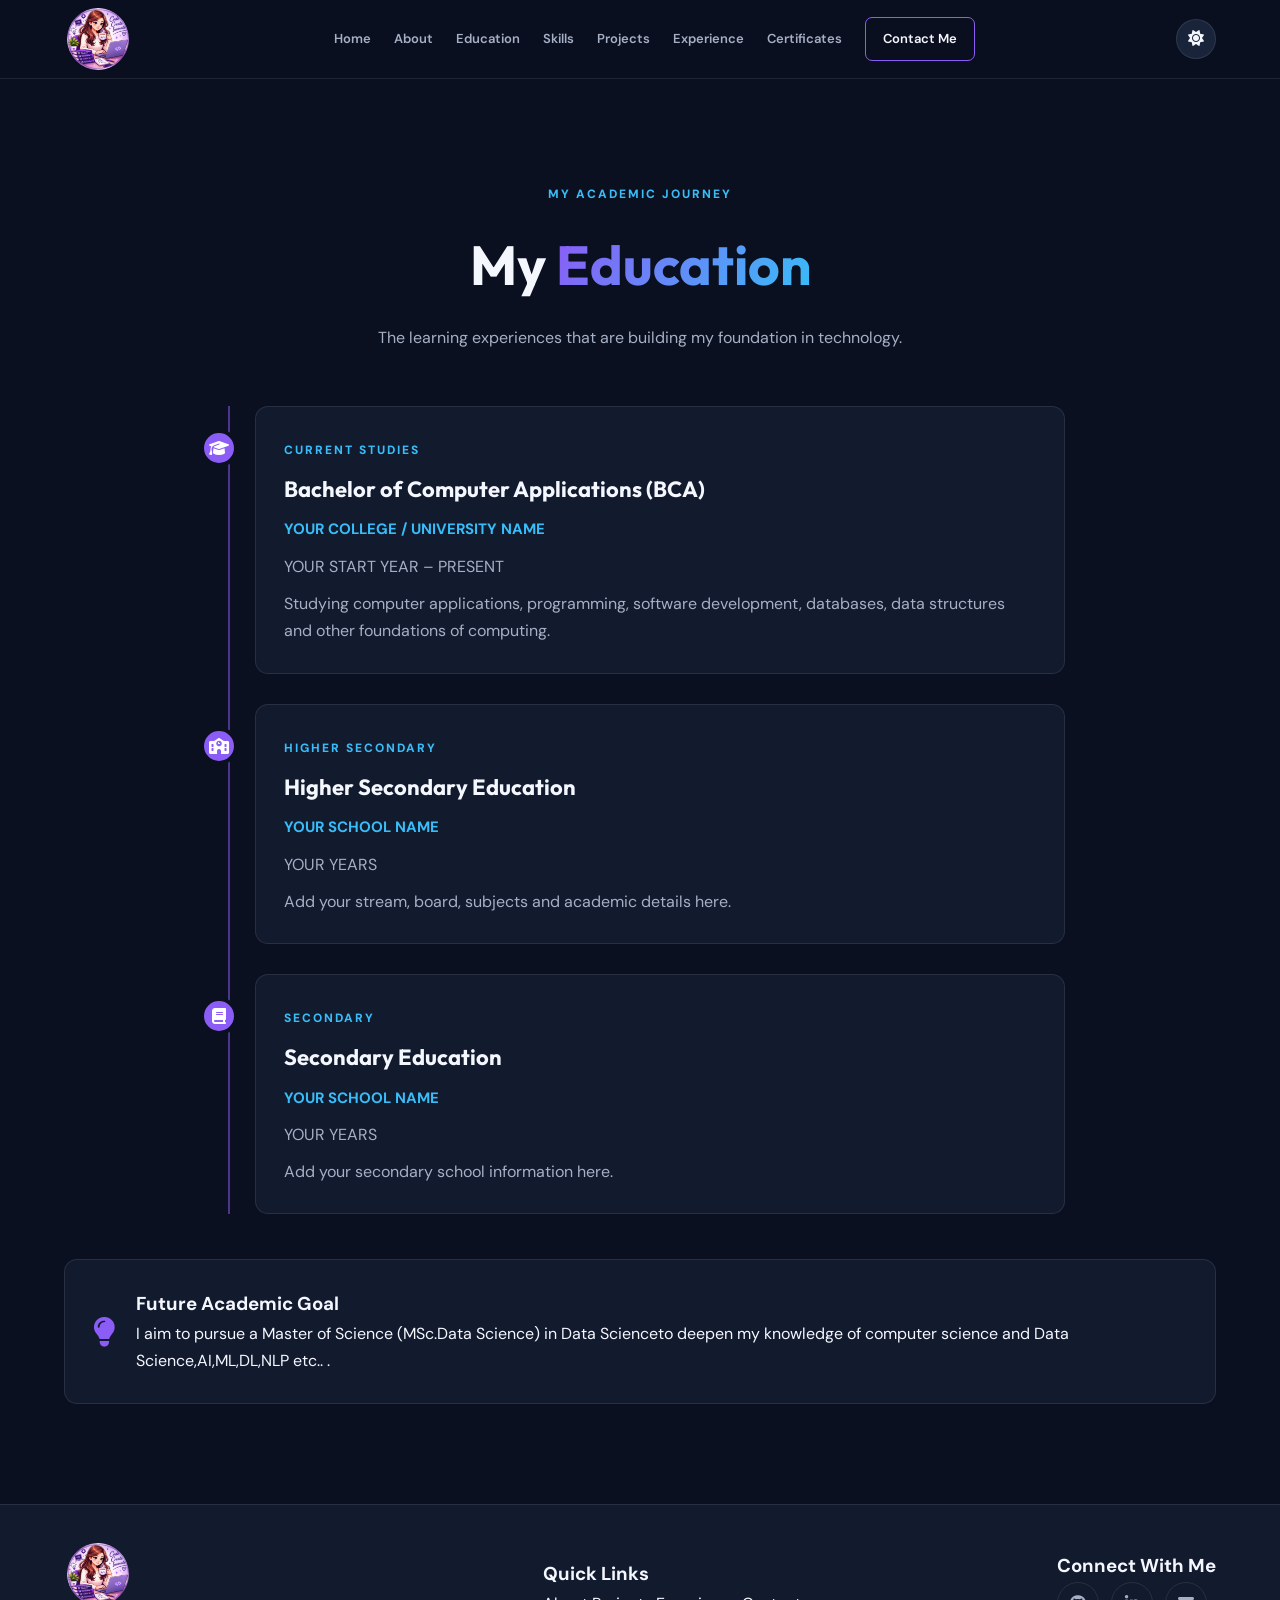
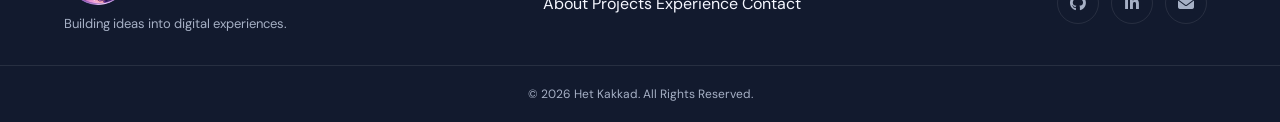
==== myself_showcase/education.html @ 0180d745 "Initial Portfolio Website Upload" ====
<!DOCTYPE html>
<html lang="en">
<head>
    <meta charset="UTF-8">
    <meta name="viewport" content="width=device-width, initial-scale=1.0">
    <title>Education | Het Kakkad</title>
    <link rel="stylesheet" href="../css/style.css">
    <link rel="stylesheet" href="../css/responsive.css">
    <link rel="stylesheet" href="../css/animations.css">
    <link rel="stylesheet" href="https://cdnjs.cloudflare.com/ajax/libs/font-awesome/6.5.2/css/all.min.css">
    <link href="https://fonts.googleapis.com/css2?family=DM+Sans:wght@400;500;600;700&family=Outfit:wght@400;500;600;700;800&display=swap" rel="stylesheet">
</head>
<body>

<header class="header">
    <nav class="navbar container">

        <!-- Logo -->
        <a href="" class="logo" data-link="home">
            <img src="../assets/images/logo.png" alt="Het Kakkad Logo" class="logo-image">
        </a>

        <!-- Navigation Links -->
        <div class="nav-menu" id="navMenu">

            <a href="../index.html" class="nav-link" data-page="home" data-link="home">Home</a>

            <a href="about.html" class="nav-link" data-page="about" data-link="about">About</a>

            <a href="education.html" class="nav-link" data-page="education" data-link="education">Education</a>

            <a href="skills.html" class="nav-link" data-page="skills" data-link="skills">Skills</a>

            <a href="projects.html" class="nav-link" data-page="projects" data-link="projects">Projects</a>

            <a href="experience.html" class="nav-link" data-page="experience" data-link="experience">Experience</a>

            <a href="certifications.html" class="nav-link" data-page="certifications" data-link="certifications">Certificates</a>

            <a href="contact.html" class="nav-link nav-contact" data-page="contact" data-link="contact">Contact Me</a>

        </div>

        <!-- Theme and Mobile Menu -->
        <div class="nav-actions">

            <button class="theme-toggle" id="themeToggle" aria-label="Toggle theme">
                <i class="fas fa-sun"></i>
            </button>

            <button class="menu-toggle" id="menuToggle" aria-label="Open menu">
                <i class="fas fa-bars"></i>
            </button>

        </div>

    </nav>
</header>

<main>
    <section class="page-hero container">
        <span class="section-label">MY ACADEMIC JOURNEY</span>
        <h1>My <span class="gradient-text">Education</span></h1>
        <p>The learning experiences that are building my foundation in technology.</p>
    </section>

    <section class="container page-content">
        <div class="timeline">
            <article class="timeline-item content-card">
                <div class="timeline-icon"><i class="fas fa-graduation-cap"></i></div>
                <span class="section-label">CURRENT STUDIES</span>
                <h2>Bachelor of Computer Applications (BCA)</h2>
                <h3>YOUR COLLEGE / UNIVERSITY NAME</h3>
                <p class="muted-text">YOUR START YEAR – PRESENT</p>
                <p>
                    Studying computer applications, programming,
                    software development, databases, data structures
                    and other foundations of computing.
                </p>
            </article>

            <article class="timeline-item content-card">
                <div class="timeline-icon"><i class="fas fa-school"></i></div>
                <span class="section-label">HIGHER SECONDARY</span>
                <h2>Higher Secondary Education</h2>
                <h3>YOUR SCHOOL NAME</h3>
                <p class="muted-text">YOUR YEARS</p>
                <p>Add your stream, board, subjects and academic details here.</p>
            </article>

            <article class="timeline-item content-card">
                <div class="timeline-icon"><i class="fas fa-book"></i></div>
                <span class="section-label">SECONDARY</span>
                <h2>Secondary Education</h2>
                <h3>YOUR SCHOOL NAME</h3>
                <p class="muted-text">YOUR YEARS</p>
                <p>Add your secondary school information here.</p>
            </article>
        </div>

        <div class="content-card education-note">
            <i class="fas fa-lightbulb"></i>
            <div>
                <h3>Future Academic Goal</h3>
                <p>
                    I aim to pursue a Master of Science (MSc.Data Science) in
                     Data Scienceto deepen my knowledge of computer science
                    and Data Science,AI,ML,DL,NLP etc.. .
                </p>
            </div>
        </div>
    </section>
</main>


<footer class="footer">

    <div class="container footer-content">

        <!-- Footer Brand -->
        <div class="footer-brand">

            <a href="" class="logo" data-link="home">
                <img src="../assets/images/logo.png" alt="Het Kakkad Logo" class="logo-image">
            </a>

            <p>Building ideas into digital experiences.</p>

        </div>

        <!-- Quick Links -->
        <div class="footer-links">

            <h3>Quick Links</h3>

            <a href="about.html" data-link="about">About</a>
            <a href="projects.html" data-link="projects">Projects</a>
            <a href="experience.html" data-link="experience">Experience</a>
            <a href="contact.html" data-link="contact">Contact</a>

        </div>

        <!-- Social Links -->
        <div class="footer-social-section">

            <h3>Connect With Me</h3>

            <div class="footer-socials">

                <a href="https://github.com/hetkakkad7205"
                   target="_blank" rel="noopener noreferrer"
                   aria-label="GitHub">
                    <i class="fab fa-github"></i>
                </a>

                <a href="https://www.linkedin.com/in/het-kakkad-6ab189360/"
                   target="_blank" rel="noopener noreferrer"
                   aria-label="LinkedIn">
                    <i class="fab fa-linkedin-in"></i>
                </a>

                <a href="mailto:hetkakkad7205@gmail.com"
                   aria-label="Email">
                    <i class="fas fa-envelope"></i>
                </a>

            </div>

        </div>

    </div>

    <!-- Copyright -->
    <div class="footer-bottom">

        <p>
            &copy; <span class="currentYear"></span>
            Het Kakkad. All Rights Reserved.
        </p>

    </div>

</footer>

<!-- Back to Top -->
<button id="backToTop" class="back-to-top" aria-label="Back to top">
    <i class="fas fa-arrow-up"></i>
</button>


<button id="backToTop" class="back-to-top" aria-label="Back to top"><i class="fas fa-arrow-up"></i></button>
<script src="../js/theme.js"></script>
<script src="../js/script.js"></script>

</body>
</html>
---- css/style.css ----
/* =====================================
   1. GLOBAL SETTINGS
===================================== */

:root {
    --background: #0b1020;
    --surface: #121a2e;
    --surface-light: #19243b;

    --text: #f5f7ff;
    --text-muted: #a6b0c5;

    --primary: #8b5cf6;
    --secondary: #38bdf8;

    --border: rgba(255, 255, 255, 0.09);

    --gradient: linear-gradient(120deg, #8b5cf6, #38bdf8);

    --shadow: 0 15px 45px rgba(0, 0, 0, 0.25);

    --transition: all 0.3s ease;
}

body.light-theme {
    --background: #f5f7fc;
    --surface: #ffffff;
    --surface-light: #edf1fa;

    --text: #172033;
    --text-muted: #647087;

    --primary: #7046e8;
    --secondary: #168acb;

    --border: rgba(20, 30, 50, 0.12);

    --shadow: 0 15px 45px rgba(30, 40, 70, 0.09);
}

* {
    margin: 0;
    padding: 0;
    box-sizing: border-box;
}

html {
    scroll-behavior: smooth;
    scroll-padding-top: 90px;
}

body {
    background: var(--background);
    color: var(--text);
    font-family: "DM Sans", sans-serif;
    line-height: 1.7;
    overflow-x: hidden;
    transition: var(--transition);
}

a {
    text-decoration: none;
    color: inherit;
}

button {
    font: inherit;
}

img {
    max-width: 100%;
    display: block;
}

.container {
    width: min(1150px, 90%);
    margin: auto;
}

.section {
    padding-top: 100px;
    padding-bottom: 50px;
}


/* =====================================
   2. BACKGROUND DECORATION
===================================== */

.background-glow {
    position: fixed;
    width: 400px;
    height: 400px;
    border-radius: 50%;
    filter: blur(120px);
    opacity: 0.13;
    pointer-events: none;
    z-index: -1;
}

.glow-one {
    background: #8b5cf6;
    top: 5%;
    left: -200px;
}

.glow-two {
    background: #38bdf8;
    bottom: 5%;
    right: -200px;
}


/* =====================================
   3. NAVIGATION BAR
===================================== */

.header {
    position: sticky;
    top: 0;
    z-index: 1000;
    background: rgba(11, 16, 32, 0.85);
    backdrop-filter: blur(18px);
    border-bottom: 1px solid var(--border);
}

body.light-theme .header {
    background: rgba(245, 247, 252, 0.88);
}

.navbar {
    min-height: 78px;
    display: flex;
    justify-content: space-between;
    align-items: center;
    gap: 25px;
}

.logo {
    font-family: "Outfit", sans-serif;
    font-size: 30px;
    font-weight: 800;
    letter-spacing: -1px;
}

.logo span {
    color: var(--primary);
}

.nav-menu {
    display: flex;
    align-items: center;
    gap: 23px;
}

.nav-link {
    font-size: 13px;
    font-weight: 600;
    color: var(--text-muted);
    transition: var(--transition);
}

.nav-link:hover,
.nav-link.active {
    color: var(--primary);
}

.nav-contact {
    padding: 10px 17px;
    border: 1px solid var(--primary);
    border-radius: 7px;
    color: var(--text);
}

.nav-contact:hover {
    background: var(--primary);
    color: white;
}

.nav-actions {
    display: flex;
    align-items: center;
    gap: 15px;
}

.theme-toggle,
.menu-toggle {
    background: var(--surface-light);
    border: 1px solid var(--border);
    color: var(--text);
    width: 40px;
    height: 40px;
    border-radius: 50%;
    cursor: pointer;
    transition: var(--transition);
}

.theme-toggle:hover,
.menu-toggle:hover {
    color: var(--primary);
    transform: translateY(-2px);
}

.menu-toggle {
    display: none;
}


/* =====================================
   4. BUTTONS
===================================== */

.btn {
    display: inline-flex;
    justify-content: center;
    align-items: center;
    gap: 10px;
    padding: 13px 23px;
    border-radius: 7px;
    font-weight: 700;
    font-size: 14px;
    transition: var(--transition);
    cursor: pointer;
}

.btn:hover {
    transform: translateY(-4px);
}

.btn-primary {
    background: var(--gradient);
    color: white;
    box-shadow: 0 8px 25px rgba(139, 92, 246, 0.22);
}

.btn-outline {
    border: 1px solid var(--border);
    color: var(--text);
    background: transparent;
}

.btn-outline:hover {
    border-color: var(--primary);
    color: var(--primary);
}


/* =====================================
   5. HERO SECTION
===================================== */

.hero {
    min-height: 650px;
    display: grid;
    grid-template-columns: 1.1fr 0.9fr;
    align-items: center;
    gap: 70px;
    padding-top: 80px;
    padding-bottom: 80px;
}

.hero-greeting {
    display: flex;
    align-items: center;
    gap: 12px;
    color: var(--secondary);
    font-size: 12px;
    letter-spacing: 2px;
    font-weight: 700;
    margin-bottom: 22px;
}

.greeting-line {
    width: 35px;
    height: 2px;
    background: var(--secondary);
}

.hero h1 {
    font-family: "Outfit", sans-serif;
    font-size: clamp(42px, 5vw, 68px);
    line-height: 1.12;
    font-weight: 800;
    margin-bottom: 15px;
}

.gradient-text {
    background: var(--gradient);
    background-clip: text;
    -webkit-background-clip: text;
    color: transparent;
}

.hero-role {
    font-family: "Outfit", sans-serif;
    font-size: clamp(20px, 2.5vw, 29px);
    margin-bottom: 20px;
}

#typingText {
    color: var(--secondary);
}

.typing-cursor {
    color: var(--primary);
    animation: blink 0.8s infinite;
}

.hero-description {
    max-width: 570px;
    color: var(--text-muted);
    font-size: 16px;
    margin-bottom: 18px;
}

.hero-tagline {
    font-style: italic;
    color: var(--primary);
    font-weight: 600;
    margin-bottom: 30px;
}

.hero-buttons {
    display: flex;
    flex-wrap: wrap;
    gap: 15px;
}

.hero-socials {
    display: flex;
    gap: 13px;
    margin-top: 32px;
}

.hero-socials a,
.footer-socials a {
    width: 42px;
    height: 42px;
    display: grid;
    place-items: center;
    border: 1px solid var(--border);
    border-radius: 50%;
    color: var(--text-muted);
    transition: var(--transition);
}

.hero-socials a:hover,
.footer-socials a:hover {
    color: white;
    background: var(--primary);
    border-color: var(--primary);
    transform: translateY(-4px);
}



/* =====================================
   6. PROFILE IMAGE
===================================== */

.hero-image-area {
    position: relative;
    display: flex;
    justify-content: center;
    align-items: center;
    min-height: 500px;
    width: 100%;
}

.profile-image-wrapper {
    width: 430px;
    height: 430px;
    max-width: 100%;
    aspect-ratio: 1 / 1;

    /* Keep the gradient border */
    padding: 5px;
    border-radius: 50%;
    background: var(--gradient);

    box-shadow: 0 0 70px rgba(139, 92, 246, 0.2);

    display: flex;
    justify-content: center;
    align-items: center;

    overflow: hidden;
    position: relative;
    z-index: 2;
    flex-shrink: 0;
}

.profile-image {
    width: 100%;
    height: 100%;
    display: block;

    border-radius: 50%;

    /* Fill the circular frame without colored gaps */
    object-fit: cover;
    object-position: center 30%;
}

.profile-decoration {
    position: absolute;
    border: 1px solid var(--primary);
    border-radius: 50%;
    opacity: 0.4;
    pointer-events: none;
}

.decoration-one {
    width: 470px;
    height: 470px;
}

.decoration-two {
    width: 520px;
    height: 520px;
    border-color: var(--secondary);
    opacity: 0.2;
}

.floating-card {
    position: absolute;
    z-index: 3;
    display: flex;
    align-items: center;
    gap: 10px;
    padding: 13px 17px;
    background: var(--surface);
    border: 1px solid var(--border);
    border-radius: 10px;
    box-shadow: var(--shadow);
    font-size: 12px;
    font-weight: 700;
}

.floating-card i {
    color: var(--secondary);
    font-size: 18px;
}

.card-top {
    top: 65px;
    right: -5px;
}

.card-bottom {
    bottom: 60px;
    left: -15px;
}


/* =====================================
   7. INTRO STRIP
===================================== */

.intro-strip {
    display: grid;
    grid-template-columns: repeat(3, 1fr);
    gap: 20px;
    padding: 25px;
    border: 1px solid var(--border);
    border-radius: 14px;
    background: var(--surface);
}

.intro-item {
    display: flex;
    align-items: center;
    gap: 15px;
    padding: 12px;
}

.intro-item > i {
    font-size: 25px;
    color: var(--primary);
}

.intro-item h3 {
    font-family: "Outfit", sans-serif;
    font-size: 16px;
}

.intro-item p {
    color: var(--text-muted);
    font-size: 12px;
}


/* =====================================
   8. SECTION HEADINGS
===================================== */

.section-heading {
    text-align: center;
    max-width: 700px;
    margin: 0 auto 45px;
}

.section-label {
    color: var(--secondary);
    font-size: 12px;
    font-weight: 800;
    letter-spacing: 2px;
}

.section-heading h2,
.cta-content h2 {
    font-family: "Outfit", sans-serif;
    font-size: clamp(30px, 4vw, 43px);
    line-height: 1.2;
    margin: 12px 0;
}

.section-heading p,
.cta-content p {
    color: var(--text-muted);
    font-size: 15px;
}


/* =====================================
   9. ABOUT PREVIEW
===================================== */

.about-preview-card {
    display: flex;
    gap: 25px;
    align-items: flex-start;
    background: var(--surface);
    border: 1px solid var(--border);
    padding: 35px;
    border-radius: 14px;
    transition: var(--transition);
}

.about-preview-card:hover {
    transform: translateY(-5px);
    border-color: var(--primary);
}

.about-preview-icon {
    min-width: 65px;
    height: 65px;
    display: grid;
    place-items: center;
    border-radius: 14px;
    background: rgba(139, 92, 246, 0.14);
    color: var(--primary);
    font-size: 28px;
}

.about-preview-content h3 {
    font-family: "Outfit", sans-serif;
    font-size: 22px;
    margin-bottom: 10px;
}

.about-preview-content p {
    color: var(--text-muted);
    margin-bottom: 17px;
}

.text-link {
    display: inline-flex;
    gap: 9px;
    align-items: center;
    color: var(--secondary);
    font-weight: 700;
    font-size: 13px;
    transition: var(--transition);
}

.text-link:hover {
    color: var(--primary);
    gap: 14px;
}


/* =====================================
   10. PROJECT PREVIEW
===================================== */

.project-preview-grid {
    display: grid;
    grid-template-columns: repeat(3, 1fr);
    gap: 22px;
}

.project-preview-card {
    background: var(--surface);
    border: 1px solid var(--border);
    border-radius: 13px;
    padding: 27px;
    transition: var(--transition);
}

.project-preview-card:hover {
    transform: translateY(-8px);
    border-color: var(--primary);
    box-shadow: var(--shadow);
}

.project-preview-icon {
    width: 52px;
    height: 52px;
    display: grid;
    place-items: center;
    border-radius: 12px;
    background: rgba(139, 92, 246, 0.14);
    color: var(--primary);
    font-size: 23px;
    margin-bottom: 20px;
}

.project-category {
    font-size: 11px;
    color: var(--secondary);
    font-weight: 800;
    text-transform: uppercase;
    letter-spacing: 1px;
}

.project-preview-card h3 {
    font-family: "Outfit", sans-serif;
    font-size: 20px;
    margin: 9px 0;
}

.project-preview-card p {
    font-size: 13px;
    color: var(--text-muted);
    margin-bottom: 20px;
}

.center-button {
    text-align: center;
    margin-top: 35px;
}


/* =====================================
   11. CALL TO ACTION
===================================== */

.cta-section {
    margin-top: 80px;
    margin-bottom: 80px;
    padding: 65px 30px;
    text-align: center;
    background:
        radial-gradient(circle at top left, rgba(139, 92, 246, 0.2), transparent 50%),
        var(--surface);
    border: 1px solid var(--border);
    border-radius: 18px;
}

.cta-content {
    max-width: 650px;
    margin: auto;
}

.cta-content p {
    margin-bottom: 25px;
}


/* =====================================
   12. FOOTER
===================================== */

.footer {
    background: var(--surface);
    border-top: 1px solid var(--border);
    padding-top: 35px;
}

.footer-content {
    display: flex;
    justify-content: space-between;
    align-items: center;
    padding-bottom: 30px;
}

.footer-brand p {
    color: var(--text-muted);
    font-size: 13px;
}

.footer-socials {
    display: flex;
    gap: 12px;
}

.footer-bottom {
    border-top: 1px solid var(--border);
    padding: 18px;
    text-align: center;
}

.footer-bottom p {
    color: var(--text-muted);
    font-size: 12px;
}


/* =====================================
   13. BACK TO TOP
===================================== */

.back-to-top {
    position: fixed;
    right: 25px;
    bottom: 25px;
    width: 45px;
    height: 45px;
    border: none;
    border-radius: 50%;
    background: var(--gradient);
    color: white;
    cursor: pointer;
    opacity: 0;
    visibility: hidden;
    transform: translateY(15px);
    transition: var(--transition);
    z-index: 500;
}

.back-to-top.show {
    opacity: 1;
    visibility: visible;
    transform: translateY(0);
}


/* =====================================
   14. GENERAL PAGE ELEMENTS
===================================== */

.page-hero {
    padding: 100px 0 55px;
    text-align: center;
}

.page-hero h1 {
    font-family: "Outfit", sans-serif;
    font-size: clamp(36px, 5vw, 55px);
    margin: 12px 0;
}

.page-hero p {
    color: var(--text-muted);
    max-width: 650px;
    margin: auto;
}

.content-card {
    background: var(--surface);
    border: 1px solid var(--border);
    border-radius: 13px;
    padding: 28px;
    transition: var(--transition);
}

.content-card:hover {
    border-color: var(--primary);
    transform: translateY(-4px);
}

.page-content {
    padding-bottom: 100px;
}

.muted-text {
    color: var(--text-muted);
}


/* =====================================
   15. ANIMATIONS
===================================== */

@keyframes blink {
    50% {
        opacity: 0;
    }
}

@keyframes float {
    0%, 100% {
        transform: translateY(0);
    }

    50% {
        transform: translateY(-12px);
    }
}

.floating-card {
    animation: float 4s ease-in-out infinite;
}

.card-bottom {
    animation-delay: 1s;
}


/* =====================================
   16. ACCESSIBILITY
===================================== */

a:focus-visible,
button:focus-visible {
    outline: 3px solid var(--secondary);
    outline-offset: 4px;
}

::selection {
    background: var(--primary);
    color: white;
}


/* =====================================
   INNER PAGE LAYOUTS
===================================== */

.about-page-grid {
    display: grid;
    grid-template-columns: 0.8fr 1.2fr;
    gap: 50px;
    align-items: center;
}


.about-photo {
    height: 430px;
    padding: 8px;
    background: var(--gradient);
    border-radius: 18px;
    overflow: hidden;
}

.about-photo img {
    width: 100%;
    height: 100%;
    object-fit: cover;
    object-position: center 30%;
    border-radius: 13px;
}


.about-page-text h2 {
    font-family: "Outfit", sans-serif;
    font-size: 34px;
    margin: 10px 0;
}

.about-page-text h3 {
    font-size: 17px;
    color: var(--secondary);
    margin-bottom: 20px;
}

.about-page-text p {
    color: var(--text-muted);
    margin-bottom: 15px;
}

.about-page-text .btn {
    margin-top: 12px;
}

.inner-heading {
    margin-top: 80px;
}

.info-grid {
    display: grid;
    grid-template-columns: repeat(4, 1fr);
    gap: 20px;
}

.info-card i {
    font-size: 28px;
    color: var(--primary);
    margin-bottom: 15px;
}

.info-card h3,
.tool-card h3 {
    font-family: "Outfit", sans-serif;
    margin-bottom: 8px;
}

.info-card p {
    color: var(--text-muted);
    font-size: 13px;
}


/* =====================================
   EDUCATION TIMELINE
===================================== */

.timeline {
    max-width: 850px;
    margin: auto;
    position: relative;
    padding-left: 40px;
}

.timeline::before {
    content: "";
    position: absolute;
    left: 13px;
    top: 0;
    bottom: 0;
    width: 2px;
    background: var(--primary);
    opacity: 0.5;
}

.timeline-item {
    position: relative;
    margin-bottom: 30px;
}

.timeline-icon {
    position: absolute;
    left: -56px;
    top: 22px;
    width: 38px;
    height: 38px;
    display: grid;
    place-items: center;
    border-radius: 50%;
    background: var(--primary);
    color: white;
    border: 4px solid var(--background);
}

.timeline-item h2 {
    font-family: "Outfit", sans-serif;
    font-size: 22px;
    margin: 9px 0;
}

.timeline-item h3 {
    font-size: 15px;
    color: var(--secondary);
    margin-bottom: 5px;
}

.timeline-item p {
    margin-top: 10px;
    color: var(--text-muted);
}

.education-note {
    display: flex;
    gap: 20px;
    align-items: center;
    margin-top: 45px;
}

.education-note > i {
    color: var(--primary);
    font-size: 30px;
}


/* =====================================
   SKILLS
===================================== */

.skills-grid {
    display: grid;
    grid-template-columns: repeat(4, 1fr);
    gap: 20px;
}

.skill-card {
    text-align: center;
}

.skill-card i {
    color: var(--primary);
    font-size: 37px;
    margin-bottom: 15px;
}

.skill-card h3 {
    font-family: "Outfit", sans-serif;
}

.skill-card p {
    font-size: 12px;
    color: var(--text-muted);
}

.tools-grid {
    display: grid;
    grid-template-columns: repeat(4, 1fr);
    gap: 15px;
}

.tool-card {
    display: flex;
    align-items: center;
    gap: 12px;
}

.tool-card i {
    font-size: 23px;
    color: var(--secondary);
}

.tool-card h3 {
    font-size: 15px;
    margin: 0;
}

.skills-disclaimer {
    font-size: 12px;
    margin-top: 25px;
}


/* =====================================
   PROJECTS
===================================== */

.project-filters {
    display: flex;
    justify-content: center;
    flex-wrap: wrap;
    gap: 12px;
    margin-bottom: 35px;
}

.filter-btn {
    padding: 10px 18px;
    border: 1px solid var(--border);
    background: var(--surface);
    color: var(--text-muted);
    border-radius: 30px;
    cursor: pointer;
    transition: var(--transition);
    font-weight: 600;
    font-size: 13px;
}

.filter-btn:hover,
.filter-btn.active {
    background: var(--primary);
    color: white;
    border-color: var(--primary);
}

.projects-grid {
    display: grid;
    grid-template-columns: repeat(3, 1fr);
    gap: 22px;
}

.project-card {
    transition: opacity 0.25s ease, transform 0.25s ease;
}

.project-card.hidden {
    display: none;
}

.project-image-placeholder {
    height: 150px;
    display: grid;
    place-items: center;
    border-radius: 9px;
    margin-bottom: 20px;
    background: linear-gradient(135deg, rgba(139, 92, 246, 0.22), rgba(56, 189, 248, 0.15));
    color: var(--primary);
    font-size: 45px;
}

.project-card h3 {
    font-family: "Outfit", sans-serif;
    font-size: 20px;
    margin: 9px 0;
}

.project-card p {
    font-size: 13px;
    color: var(--text-muted);
    margin-bottom: 15px;
}

.project-card .details-btn {
    border: none;
    background: none;
    padding: 0;
    cursor: pointer;
}

.project-note {
    margin-top: 25px;
    font-size: 12px;
}


/* =====================================
   PROJECT MODAL
===================================== */

.modal {
    display: none;
    position: fixed;
    inset: 0;
    z-index: 2000;
    padding: 20px;
    background: rgba(0, 0, 0, 0.75);
    align-items: center;
    justify-content: center;
}

.modal.open {
    display: flex;
}

.modal-content {
    width: min(600px, 100%);
    max-height: 85vh;
    overflow-y: auto;
    background: var(--surface);
    border: 1px solid var(--border);
    border-radius: 15px;
    padding: 35px;
    position: relative;
}

.modal-content h2 {
    font-family: "Outfit", sans-serif;
    font-size: 27px;
    margin: 12px 0;
}

.modal-content h3 {
    margin-top: 25px;
}

.modal-content p {
    color: var(--text-muted);
    margin-top: 12px;
}

.modal-content .btn {
    margin-top: 25px;
}

.modal-close {
    position: absolute;
    top: 10px;
    right: 17px;
    border: none;
    background: none;
    color: var(--text);
    font-size: 32px;
    cursor: pointer;
}


/* =====================================
   CERTIFICATES AND RESUME
===================================== */

.certificate-grid {
    display: grid;
    grid-template-columns: repeat(3, 1fr);
    gap: 22px;
}

.certificate-icon {
    width: 55px;
    height: 55px;
    display: grid;
    place-items: center;
    background: rgba(139, 92, 246, 0.14);
    color: var(--primary);
    border-radius: 12px;
    font-size: 26px;
    margin-bottom: 18px;
}

.certificate-card h3 {
    font-family: "Outfit", sans-serif;
    margin-bottom: 10px;
}

.certificate-card p {
    color: var(--text-muted);
    font-size: 13px;
    margin-bottom: 8px;
}

.certificate-card .text-link {
    margin-top: 15px;
}

.styled-list {
    padding-left: 22px;
    color: var(--text-muted);
}

.styled-list li {
    padding: 7px 0;
}

.resume-card {
    display: flex;
    align-items: center;
    gap: 20px;
}

.resume-card > i {
    font-size: 40px;
    color: var(--primary);
}

.resume-card > div:nth-child(2) {
    flex: 1;
}

.resume-card h3 {
    font-family: "Outfit", sans-serif;
}

.resume-card p {
    font-size: 13px;
}

.resume-actions {
    display: flex;
    flex-wrap: wrap;
    gap: 10px;
}


/* =====================================
   CONTACT
===================================== */

.contact-layout {
    display: grid;
    grid-template-columns: 0.9fr 1.1fr;
    gap: 35px;
    align-items: start;
}

.contact-information h2 {
    font-family: "Outfit", sans-serif;
    font-size: 31px;
    margin: 12px 0;
}

.contact-information > p {
    margin-bottom: 25px;
}

.contact-info-card {
    display: flex;
    align-items: center;
    gap: 18px;
    margin-bottom: 15px;
    transition: var(--transition);
}

.contact-info-card:hover {
    transform: translateX(5px);
    border-color: var(--primary);
}

.contact-info-card > i {
    width: 48px;
    height: 48px;
    display: grid;
    place-items: center;
    background: rgba(139, 92, 246, 0.14);
    color: var(--primary);
    border-radius: 10px;
    font-size: 21px;
}

.contact-info-card h3 {
    font-family: "Outfit", sans-serif;
    font-size: 16px;
}

.contact-info-card p {
    color: var(--text-muted);
    font-size: 13px;
}

.contact-form-card h2 {
    font-family: "Outfit", sans-serif;
    margin-bottom: 5px;
}

.contact-form-card > p {
    margin-bottom: 25px;
}

.form-group {
    margin-bottom: 18px;
}

.form-group label {
    display: block;
    font-weight: 600;
    font-size: 13px;
    margin-bottom: 7px;
}

.form-group input,
.form-group textarea {
    width: 100%;
    padding: 13px 15px;
    border: 1px solid var(--border);
    border-radius: 8px;
    outline: none;
    background: var(--background);
    color: var(--text);
    font: inherit;
    font-size: 14px;
    transition: var(--transition);
}

.form-group textarea {
    resize: vertical;
    min-height: 130px;
}

.form-group input:focus,
.form-group textarea:focus {
    border-color: var(--primary);
    box-shadow: 0 0 0 3px rgba(139, 92, 246, 0.12);
}

.form-submit {
    border: none;
}

.form-status {
    margin-top: 15px;
    font-size: 13px;
    color: var(--secondary);
}

.form-note {
    font-size: 11px;
    color: var(--text-muted);
    margin-top: 12px;
}


/* =====================================
   SMALL SCREEN ADDITIONS
===================================== */

@media (max-width: 850px) {
    .about-page-grid,
    .contact-layout {
        grid-template-columns: 1fr;
    }

    .about-photo {
        max-width: 400px;
        margin: auto;
        width: 100%;
    }

    .info-grid,
    .skills-grid,
    .tools-grid,
    .certificate-grid,
    .projects-grid {
        grid-template-columns: repeat(2, 1fr);
    }

    .resume-card {
        flex-wrap: wrap;
    }
}

@media (max-width: 600px) {
    .info-grid,
    .skills-grid,
    .tools-grid,
    .certificate-grid,
    .projects-grid {
        grid-template-columns: 1fr;
    }

    .timeline {
        padding-left: 32px;
    }

    .timeline-icon {
        left: -48px;
    }

    .education-note {
        align-items: flex-start;
    }

    .resume-actions {
        width: 100%;
    }

    .resume-actions .btn {
        flex: 1;
    }

    .modal-content {
        padding: 25px 20px;
    }
}


/* =====================================
   PORTFOLIO LOGO
===================================== */

.logo {
    width: 68px;
    height: 68px;
    display: inline-flex;
    align-items: center;
    justify-content: center;
    flex-shrink: 0;

    border-radius: 50%;
    overflow: hidden;
    padding: 3px;

    transition: all 0.3s ease;
}

.logo img {
    width: 100%;
    height: 100%;
    object-fit: contain;
    border-radius: 50%;
    display: block;
}

/* Light Theme */
[data-theme="light"] .logo {
    background: #fff8ff;
    border: 2px solid #c49be8;
    box-shadow: 0 3px 14px rgba(125, 70, 170, 0.15);
}

/* Dark Theme */
[data-theme="dark"] .logo {
    background: #171326;
    border: 2px solid #a879ed;
    box-shadow: 0 0 16px rgba(168, 121, 237, 0.35);
}

/* Hover */
.logo:hover {
    transform: scale(1.07);
}
---- css/responsive.css ----
/* =========================================
   RESPONSIVE DESIGN - HET KAKKAD PORTFOLIO
========================================= */

* {
    box-sizing: border-box;
}

img {
    max-width: 100%;
}

.container {
    width: min(90%, 1200px);
    margin-left: auto;
    margin-right: auto;
}

body {
    overflow-x: hidden;
}

section {
    scroll-margin-top: 90px;
}

/* =========================================
   LARGE DESKTOPS - 1400px AND ABOVE
========================================= */

@media screen and (min-width: 1400px) {
    .container {
        max-width: 1300px;
    }

    .hero {
        gap: 70px;
    }

    .hero h1 {
        font-size: 3.8rem;
    }
}

/* =========================================
   LAPTOPS - 1025px TO 1200px
========================================= */

@media screen and (max-width: 1200px) {
    .container {
        width: 92%;
    }

    .hero {
        gap: 35px;
    }

    .hero h1 {
        font-size: 3rem;
    }

    .profile-image-wrapper {
        width: 360px;
        height: 360px;
    }

    .decoration-one {
        width: 390px;
        height: 390px;
    }

    .decoration-two {
        width: 440px;
        height: 440px;
    }

    .project-preview-grid {
        grid-template-columns: repeat(3, minmax(0, 1fr));
    }
}

/* =========================================
   TABLETS - 768px TO 1024px
========================================= */

@media screen and (max-width: 1024px) {
    .navbar {
        gap: 15px;
    }

    .logo {
        width: 58px;
        height: 58px;
    }

    .nav-menu {
        gap: 12px;
    }

    .nav-link {
        font-size: 0.82rem;
    }

    .hero {
        min-height: auto;
        padding-top: 70px;
        padding-bottom: 70px;
        gap: 25px;
    }

    .hero h1 {
        font-size: 2.7rem;
    }

    .hero-role {
        font-size: 1.5rem;
    }

    .hero-image-area {
        min-height: 430px;
    }

    .profile-image-wrapper {
        width: 320px;
        height: 320px;
    }

    .decoration-one {
        width: 350px;
        height: 350px;
    }

    .decoration-two {
        width: 400px;
        height: 400px;
    }

    .intro-strip {
        grid-template-columns: repeat(2, 1fr);
        gap: 25px;
    }

    .project-preview-grid {
        grid-template-columns: repeat(2, minmax(0, 1fr));
    }

    .footer-content {
        flex-wrap: wrap;
        gap: 35px;
    }
}

/* =========================================
   MOBILE AND SMALL TABLETS - 767px BELOW
========================================= */

@media screen and (max-width: 767px) {
    .container {
        width: 92%;
    }

    /* HEADER */

    .header {
        position: relative;
        z-index: 1000;
    }

    .navbar {
        min-height: 75px;
        justify-content: space-between;
        position: relative;
    }

    .logo {
        width: 55px;
        height: 55px;
    }

    .nav-actions {
        display: flex;
        align-items: center;
        gap: 12px;
    }

    .menu-toggle {
        display: flex;
        align-items: center;
        justify-content: center;
        cursor: pointer;
    }

    .nav-menu {
        display: none;
        position: absolute;
        top: 100%;
        left: 0;
        right: 0;
        width: 100%;
        flex-direction: column;
        align-items: stretch;
        gap: 0;
        padding: 12px;
        border-radius: 14px;
        background: var(--surface);
        box-shadow: 0 10px 30px rgba(0, 0, 0, 0.12);
        z-index: 1001;
    }

    .nav-menu.active {
        display: flex;
    }

    .nav-link {
        display: block;
        width: 100%;
        padding: 13px 15px;
        text-align: center;
    }

    /* HERO */

    .hero {
        display: flex;
        flex-direction: column;
        text-align: center;
        padding-top: 55px;
        padding-bottom: 55px;
        gap: 35px;
    }

    .hero-content {
        width: 100%;
        order: 1;
    }

    .hero-greeting {
        justify-content: center;
        font-size: 0.8rem;
    }

    .hero h1 {
        font-size: clamp(2rem, 8vw, 2.8rem);
        line-height: 1.2;
    }

    .hero-role {
        font-size: clamp(1.2rem, 5vw, 1.6rem);
    }

    .hero-description {
        font-size: 0.95rem;
        line-height: 1.8;
    }

    .hero-tagline {
        font-size: 0.95rem;
    }

    .hero-buttons {
        justify-content: center;
        flex-wrap: wrap;
        gap: 12px;
    }

    .hero-socials {
        justify-content: center;
    }

    /* PROFILE IMAGE */

    .hero-image-area {
        width: 100%;
        min-height: 390px;
        display: flex;
        justify-content: center;
        align-items: center;
        order: 2;
    }

    .profile-image-wrapper {
        width: min(78vw, 340px);
        height: auto;
        aspect-ratio: 1 / 1;
        padding: 5px;
    }

    .profile-image {
        width: 100%;
        height: 100%;
        object-fit: cover;
        object-position: center 30%;
    }

    .decoration-one {
        width: min(85vw, 370px);
        height: min(85vw, 370px);
    }

    .decoration-two {
        width: min(95vw, 420px);
        height: min(95vw, 420px);
    }

    .floating-card {
        font-size: 0.75rem;
        padding: 9px 12px;
    }

    .card-top {
        top: 15px;
        right: 0;
    }

    .card-bottom {
        bottom: 15px;
        left: 0;
    }

    /* INTRODUCTION */

    .intro-strip {
        grid-template-columns: 1fr;
        gap: 20px;
    }

    .intro-item {
        justify-content: flex-start;
    }

    /* SECTIONS */

    .section {
        padding-top: 55px;
        padding-bottom: 55px;
    }

    .section-heading h2 {
        font-size: clamp(1.7rem, 7vw, 2.3rem);
    }

    .section-heading p {
        font-size: 0.93rem;
        line-height: 1.7;
    }

    /* ABOUT */

    .about-preview-card {
        flex-direction: column;
        text-align: center;
        padding: 25px 20px;
    }

    .about-preview-content {
        width: 100%;
    }

    .about-page-grid,
    .contact-layout {
        grid-template-columns: 1fr;
    }

    .about-photo {
        max-width: 400px;
        margin: auto;
        width: 100%;
    }

    /* GRIDS */

    .info-grid,
    .skills-grid,
    .tools-grid,
    .certificate-grid,
    .projects-grid {
        grid-template-columns: repeat(2, 1fr);
    }

    /* PROJECT CARDS */

    .project-preview-grid {
        grid-template-columns: 1fr;
        gap: 20px;
    }

    .project-preview-card {
        width: 100%;
    }

    /* BUTTONS */

    .center-button {
        margin-top: 25px;
    }

    .btn {
        max-width: 100%;
        justify-content: center;
    }

    /* CTA */

    .cta-section {
        padding: 40px 20px;
        text-align: center;
    }

    .cta-content h2 {
        font-size: 1.9rem;
    }

    /* FOOTER */

    .footer-content {
        flex-direction: column;
        text-align: center;
        gap: 30px;
    }

    .footer-brand,
    .footer-links,
    .footer-social-section {
        align-items: center;
    }

    .footer-socials {
        justify-content: center;
    }

    .footer-bottom {
        padding: 18px 12px;
        text-align: center;
    }

    .back-to-top {
        right: 15px;
        bottom: 15px;
    }

    .resume-card {
        flex-wrap: wrap;
    }
}

/* =========================================
   SMALL MOBILE PHONES - 480px BELOW
========================================= */

@media screen and (max-width: 480px) {
    .container {
        width: 90%;
    }

    .navbar {
        min-height: 68px;
    }

    .logo {
        width: 48px;
        height: 48px;
    }

    .theme-toggle,
    .menu-toggle {
        width: 38px;
        height: 38px;
    }

    .hero {
        padding-top: 40px;
        gap: 30px;
    }

    .hero h1 {
        font-size: 2rem;
    }

    .hero-description {
        font-size: 0.9rem;
    }

    .hero-image-area {
        min-height: 330px;
    }

    .profile-image-wrapper {
        width: min(78vw, 290px);
    }

    .decoration-one {
        width: min(86vw, 320px);
        height: min(86vw, 320px);
    }

    .decoration-two {
        width: min(96vw, 360px);
        height: min(96vw, 360px);
    }

    .floating-card {
        font-size: 0.68rem;
        padding: 7px 9px;
    }

    .hero-buttons {
        flex-direction: column;
        align-items: stretch;
    }

    .hero-buttons .btn {
        width: 100%;
    }

    .intro-item {
        padding: 15px;
    }

    .section-heading h2 {
        font-size: 1.7rem;
    }

    .info-grid,
    .skills-grid,
    .tools-grid,
    .certificate-grid,
    .projects-grid {
        grid-template-columns: 1fr;
    }

    .project-preview-card {
        padding: 22px 18px;
    }

    .cta-content h2 {
        font-size: 1.6rem;
    }

    .footer-bottom p {
        font-size: 0.8rem;
    }

    .resume-actions {
        width: 100%;
    }

    .resume-actions .btn {
        flex: 1;
    }
}

/* =========================================
   VERY SMALL PHONES - 360px BELOW
========================================= */

@media screen and (max-width: 360px) {
    .container {
        width: 94%;
    }

    .hero h1 {
        font-size: 1.75rem;
    }

    .hero-role {
        font-size: 1.1rem;
    }

    .hero-image-area {
        min-height: 280px;
    }

    .profile-image-wrapper {
        width: 230px;
        height: 230px;
    }

    .decoration-one {
        width: 250px;
        height: 250px;
    }

    .decoration-two {
        width: 280px;
        height: 280px;
    }

    .hero-greeting {
        font-size: 0.68rem;
    }

    .project-preview-card {
        padding: 18px 14px;
    }

    .floating-card {
        font-size: 0.62rem;
        padding: 6px 7px;
    }
}
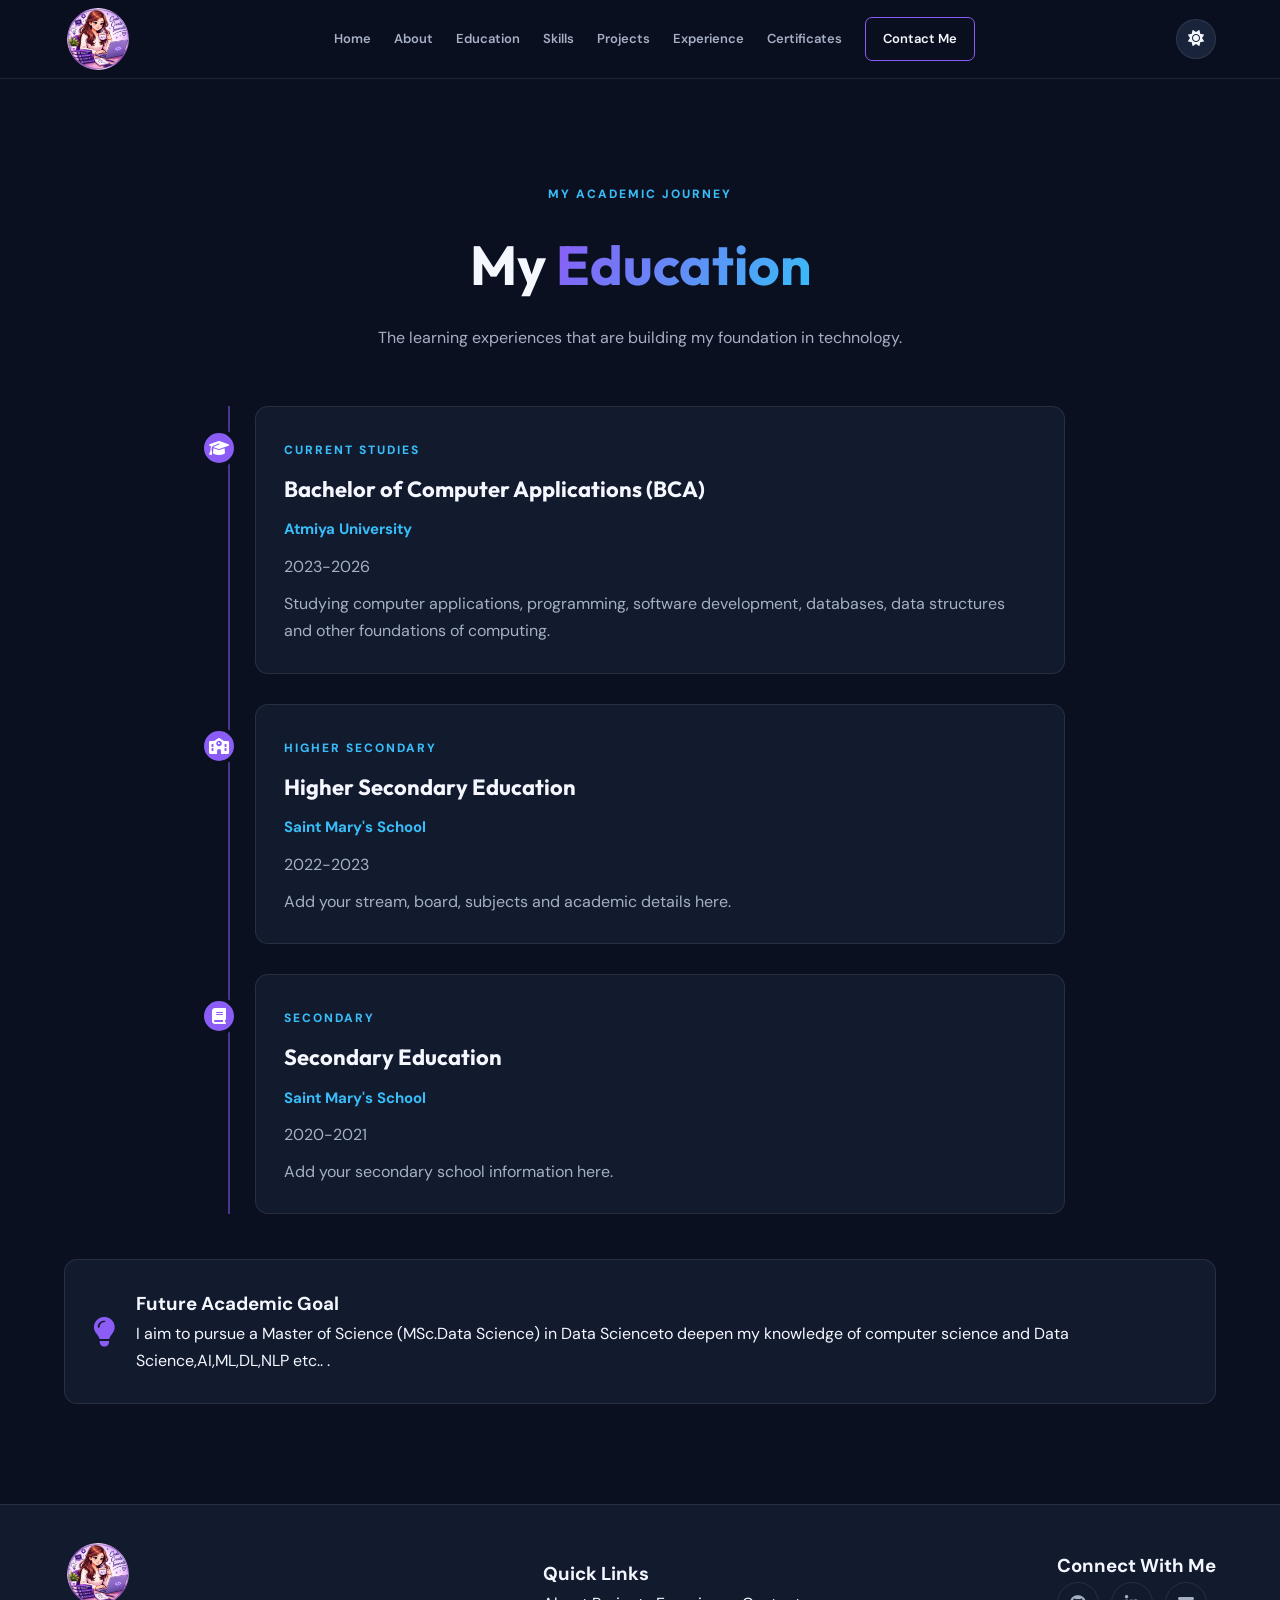
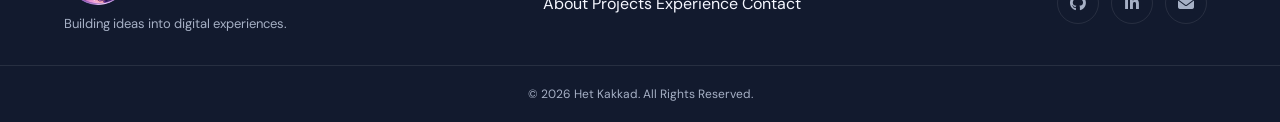
==== commit cf115012: "Update education details in education.html" ====
--- a/myself_showcase/education.html
+++ b/myself_showcase/education.html
@@ -71,8 +71,8 @@
                 <div class="timeline-icon"><i class="fas fa-graduation-cap"></i></div>
                 <span class="section-label">CURRENT STUDIES</span>
                 <h2>Bachelor of Computer Applications (BCA)</h2>
-                <h3>YOUR COLLEGE / UNIVERSITY NAME</h3>
-                <p class="muted-text">YOUR START YEAR – PRESENT</p>
+                <h3>Atmiya University</h3>
+                <p class="muted-text">2023-2026</p>
                 <p>
                     Studying computer applications, programming,
                     software development, databases, data structures
@@ -84,8 +84,8 @@
                 <div class="timeline-icon"><i class="fas fa-school"></i></div>
                 <span class="section-label">HIGHER SECONDARY</span>
                 <h2>Higher Secondary Education</h2>
-                <h3>YOUR SCHOOL NAME</h3>
-                <p class="muted-text">YOUR YEARS</p>
+                <h3>Saint Mary's School</h3>
+                <p class="muted-text">2022-2023</p>
                 <p>Add your stream, board, subjects and academic details here.</p>
             </article>
 
@@ -93,8 +93,8 @@
                 <div class="timeline-icon"><i class="fas fa-book"></i></div>
                 <span class="section-label">SECONDARY</span>
                 <h2>Secondary Education</h2>
-                <h3>YOUR SCHOOL NAME</h3>
-                <p class="muted-text">YOUR YEARS</p>
+                <h3>Saint Mary's School</h3>
+                <p class="muted-text">2020-2021</p>
                 <p>Add your secondary school information here.</p>
             </article>
         </div>
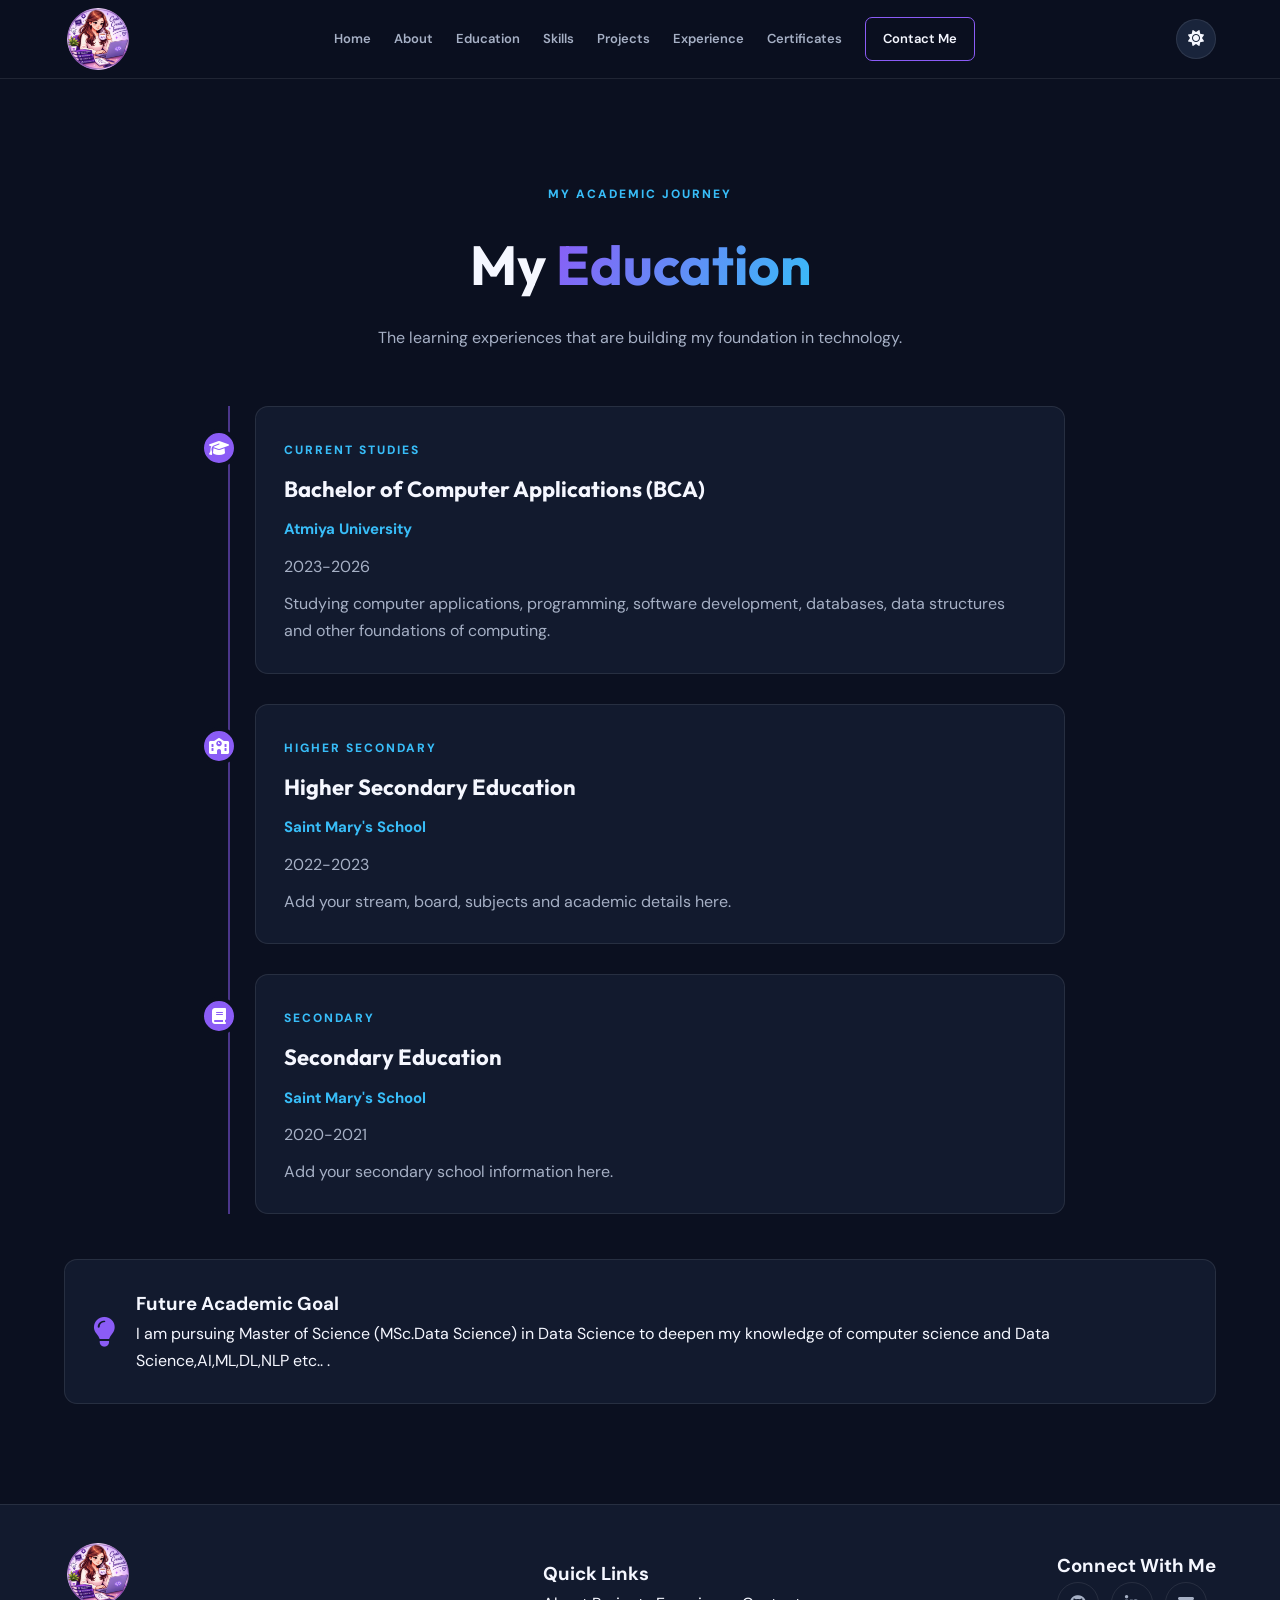
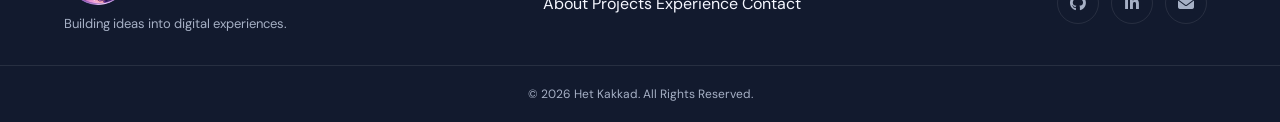
==== commit a942f5d8: "Correct future academic goal phrasing" ====
--- a/myself_showcase/education.html
+++ b/myself_showcase/education.html
@@ -104,8 +104,8 @@
             <div>
                 <h3>Future Academic Goal</h3>
                 <p>
-                    I aim to pursue a Master of Science (MSc.Data Science) in
-                     Data Scienceto deepen my knowledge of computer science
+                    I am pursuing Master of Science (MSc.Data Science) in
+                     Data Science to deepen my knowledge of computer science
                     and Data Science,AI,ML,DL,NLP etc.. .
                 </p>
             </div>
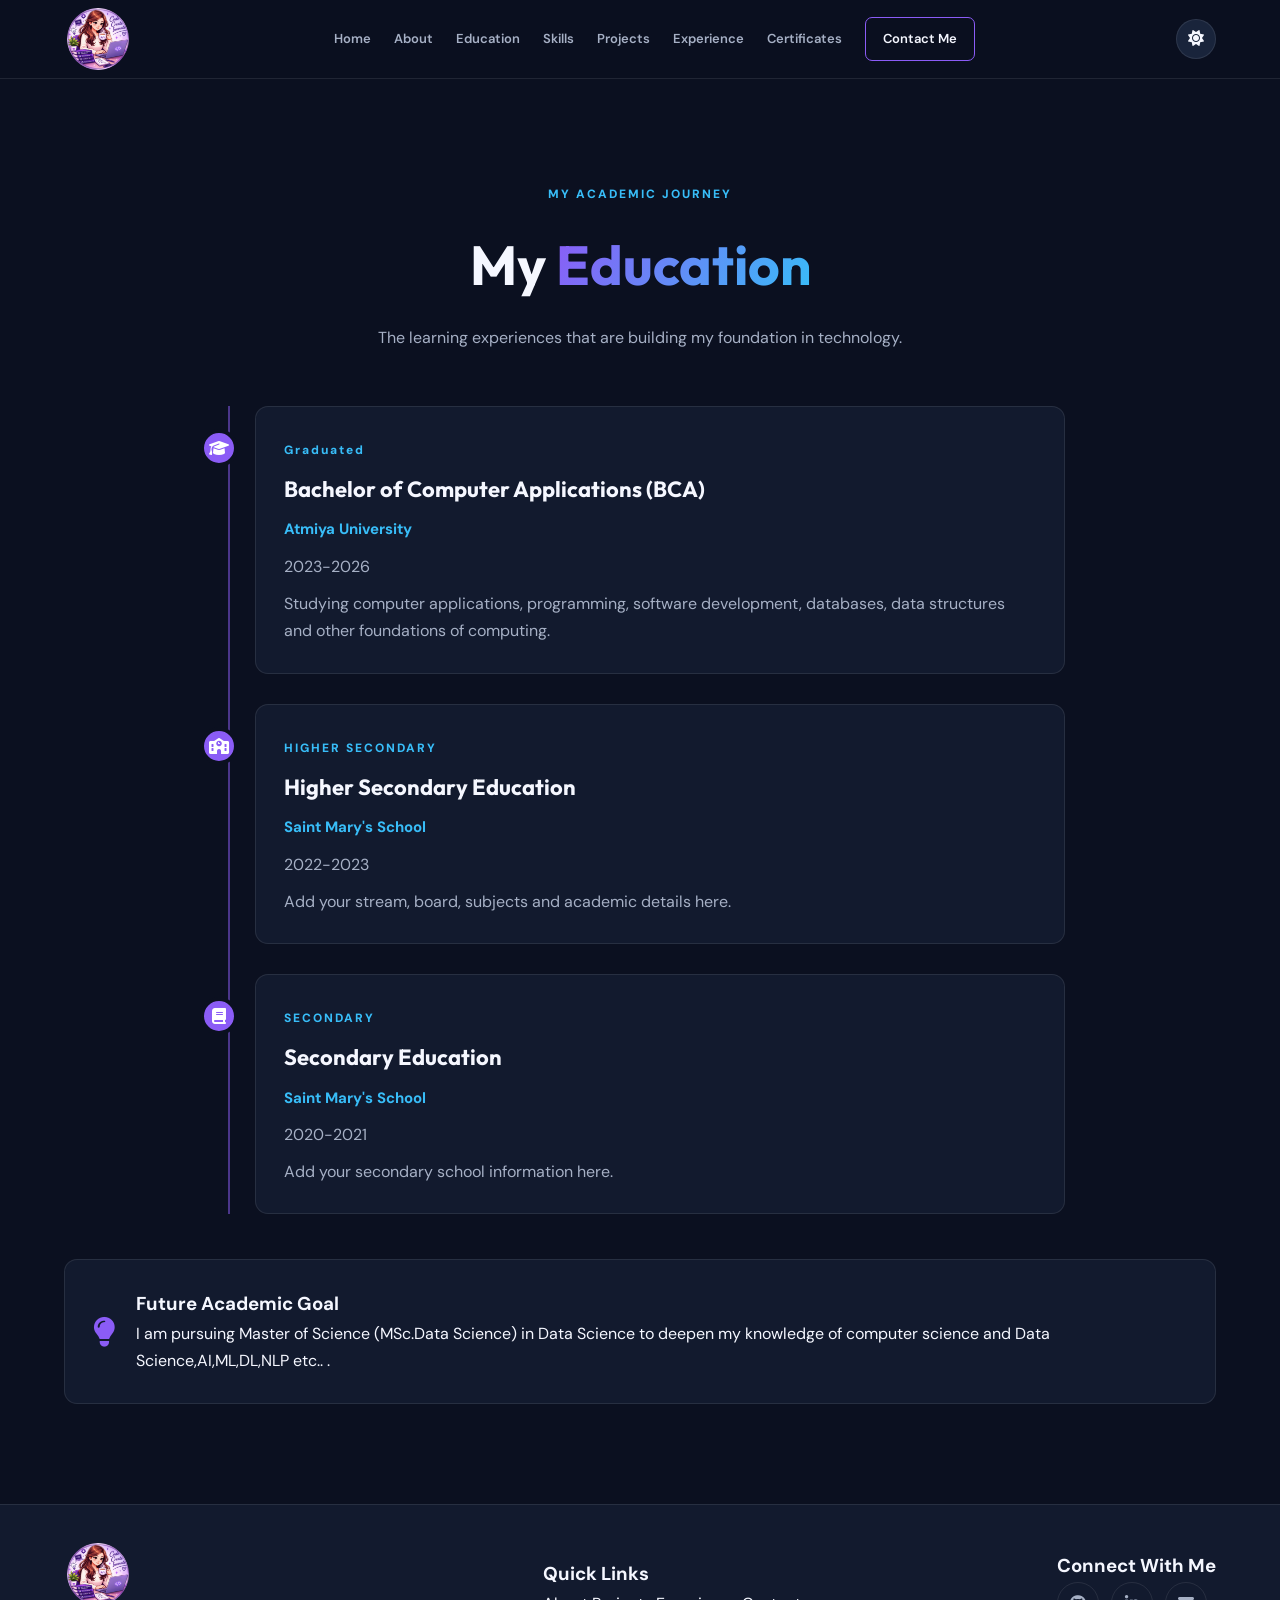
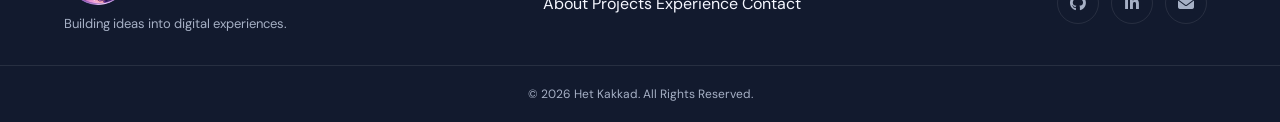
==== commit 0ac00ed9: "Update education status from 'CURRENT STUDIES' to 'Graduated'" ====
--- a/myself_showcase/education.html
+++ b/myself_showcase/education.html
@@ -69,7 +69,7 @@
         <div class="timeline">
             <article class="timeline-item content-card">
                 <div class="timeline-icon"><i class="fas fa-graduation-cap"></i></div>
-                <span class="section-label">CURRENT STUDIES</span>
+                <span class="section-label">Graduated</span>
                 <h2>Bachelor of Computer Applications (BCA)</h2>
                 <h3>Atmiya University</h3>
                 <p class="muted-text">2023-2026</p>
